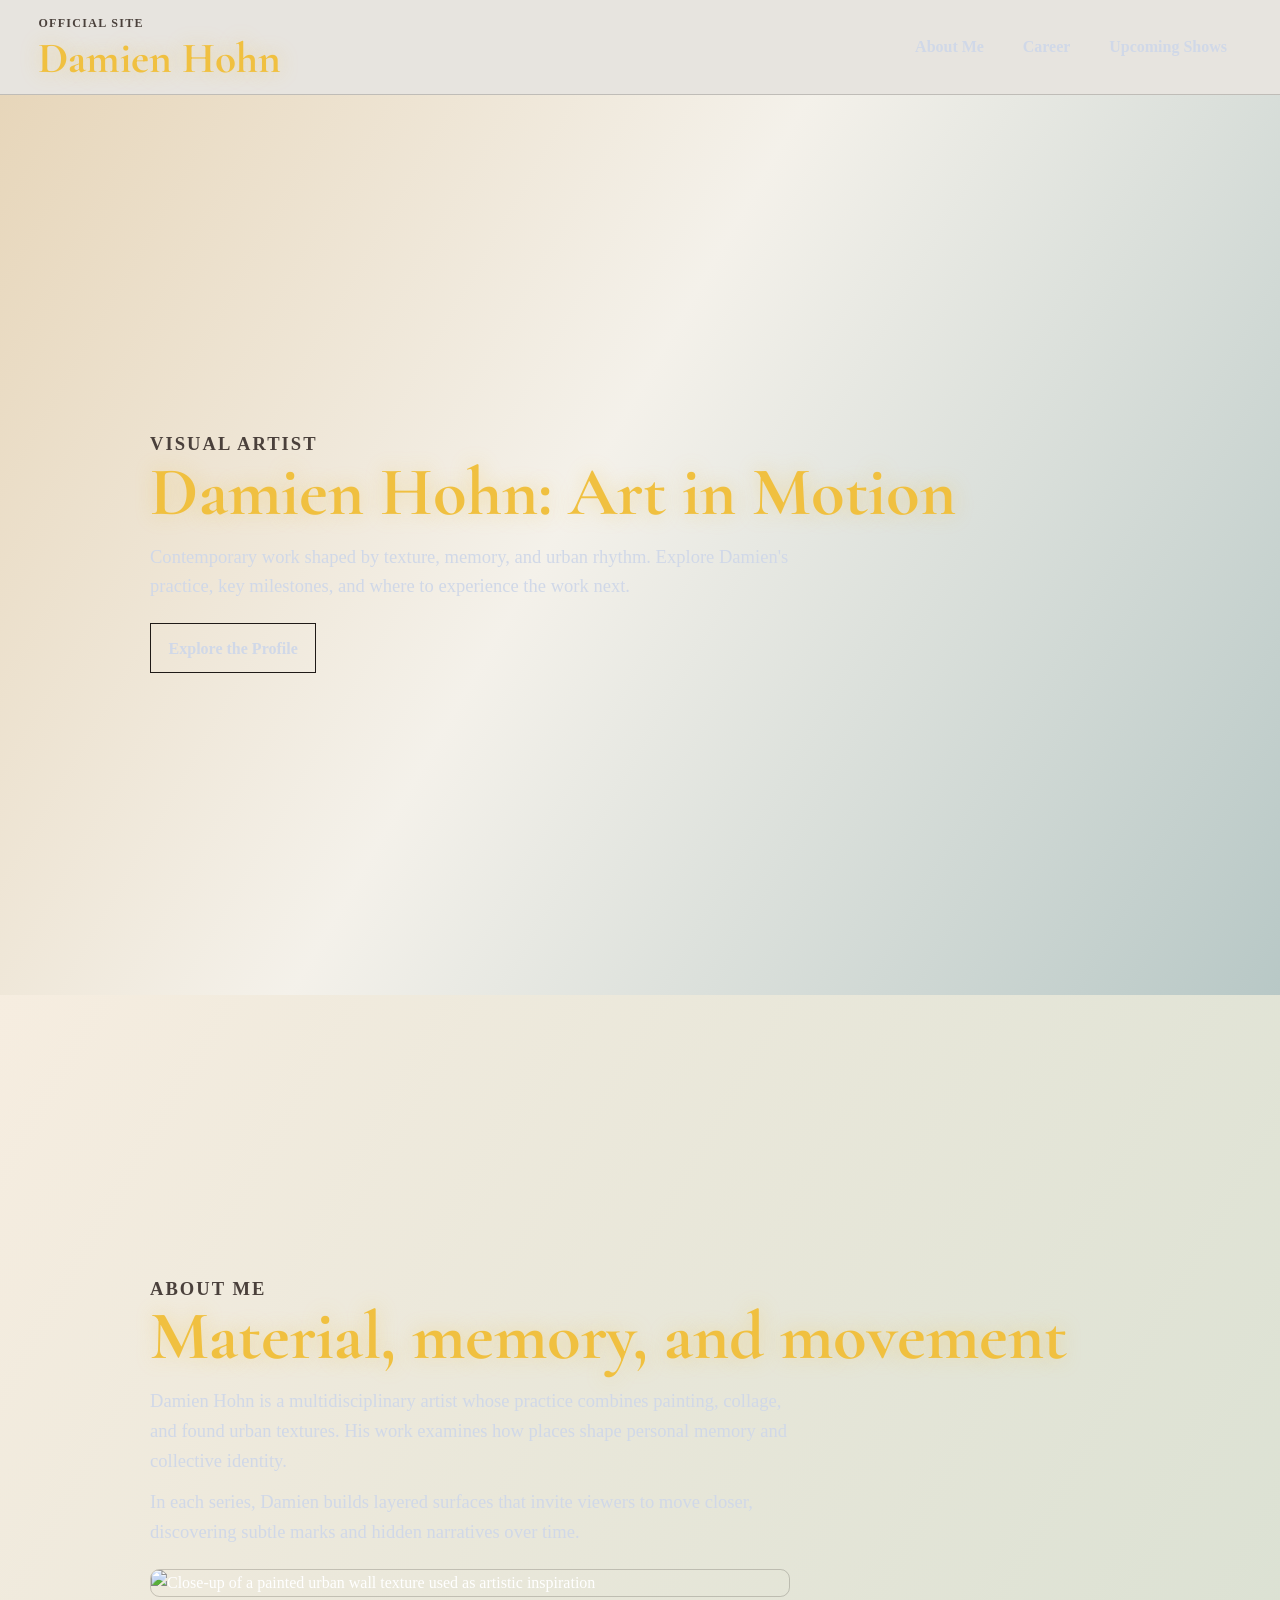
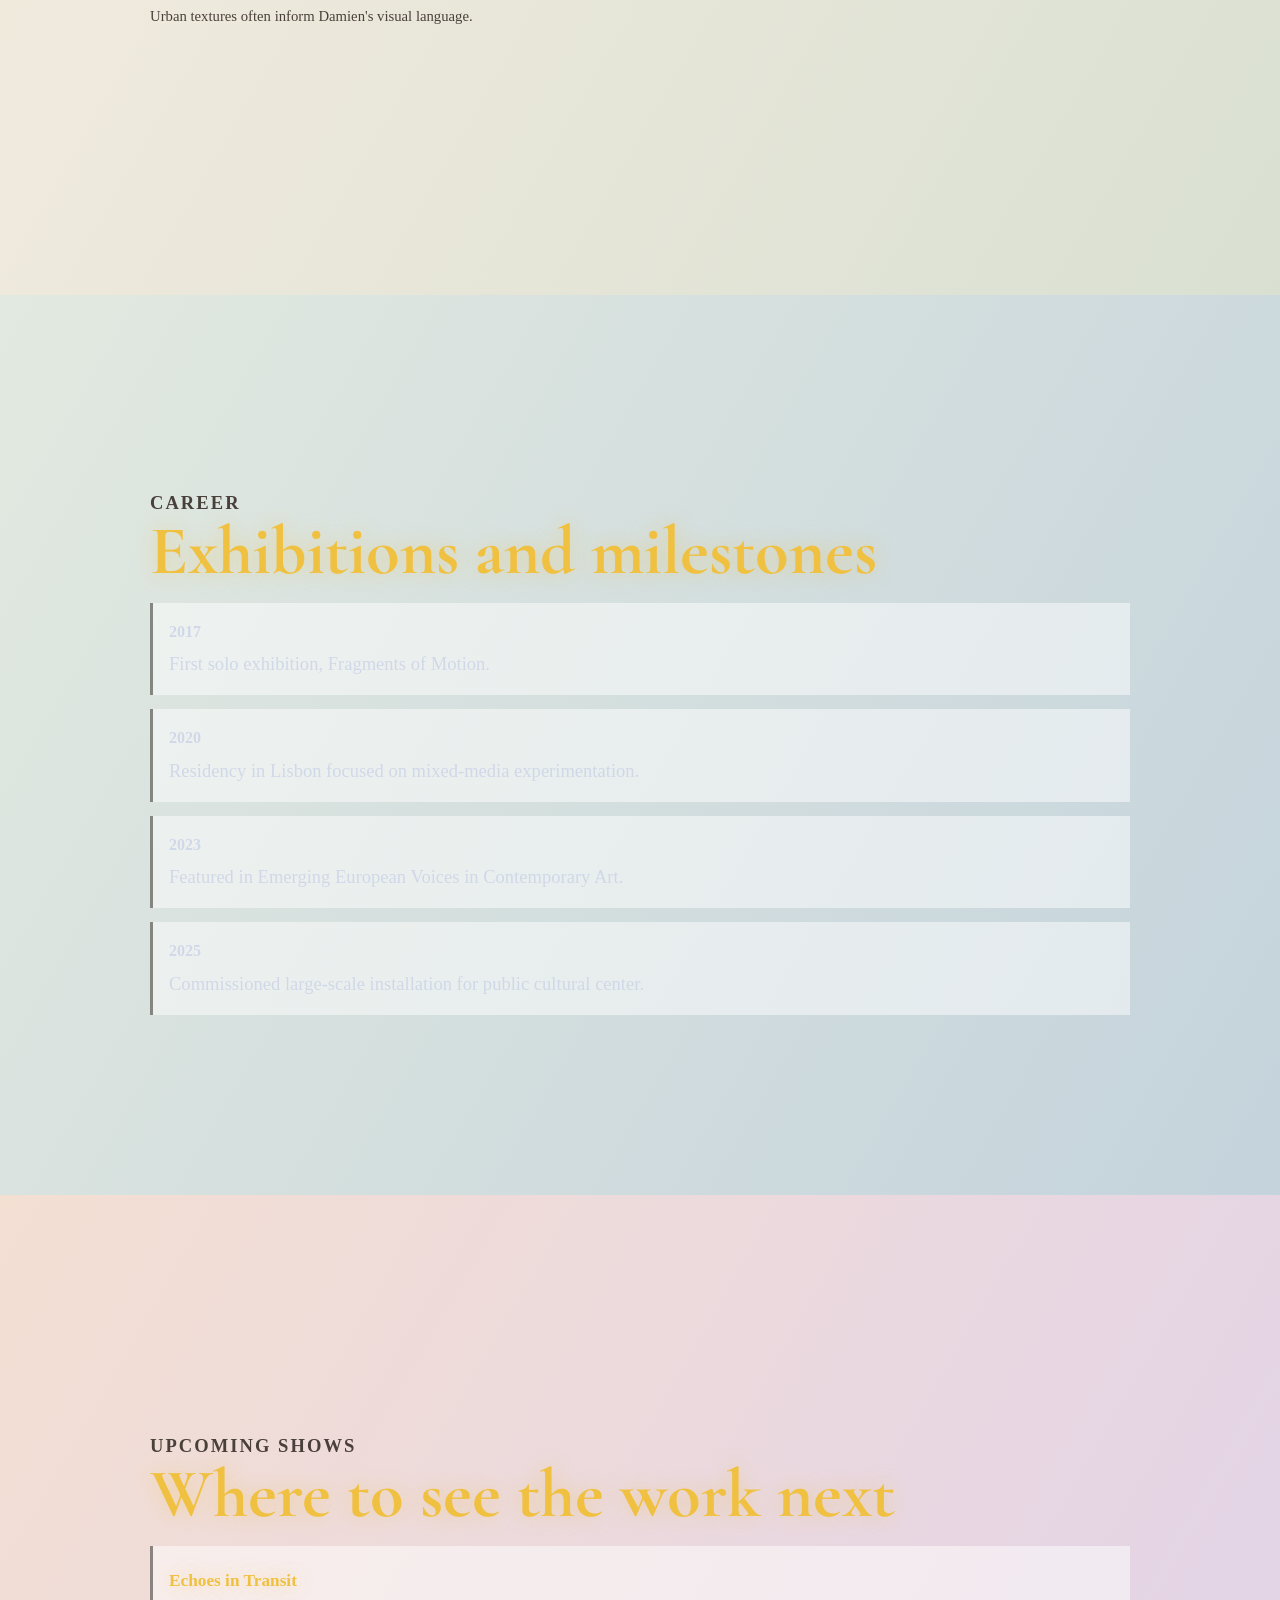
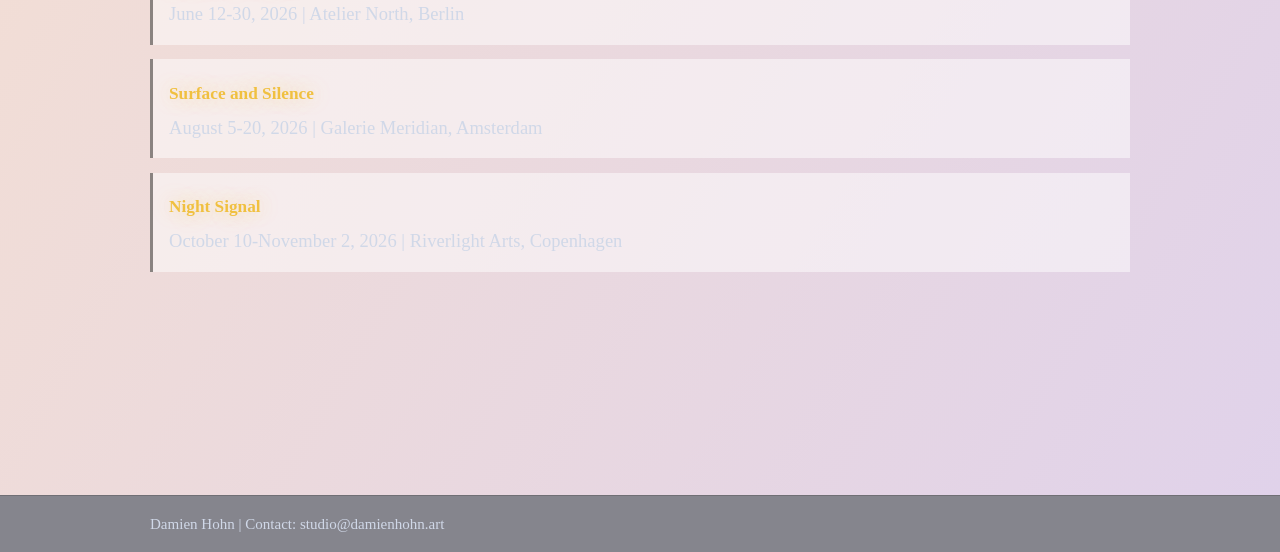
==== index.html @ 31023f04 "Implement NYC night theme with Brooklyn Bridge background" ====
<!DOCTYPE html>
<html lang="en">
  <head>
    <meta charset="UTF-8" />
    <meta name="viewport" content="width=device-width, initial-scale=1.0" />
    <title>Damien Hohn | Artist</title>
    <meta
      name="description"
      content="Official artist page for Damien Hohn featuring biography, career milestones, and upcoming shows."
    />
    <link rel="preconnect" href="https://fonts.googleapis.com" />
    <link rel="preconnect" href="https://fonts.gstatic.com" crossorigin />
    <link
      href="https://fonts.googleapis.com/css2?family=Cormorant+Garamond:wght@500;600;700&family=Space+Grotesk:wght@400;500;700&display=swap"
      rel="stylesheet"
    />
    <link
      rel="preload"
      as="image"
      href="https://images.unsplash.com/photo-1546436836-07a91091f160?w=1920&q=80"
    />
    <link rel="stylesheet" href="styles.css" />
    <script type="application/ld+json">
      {
        "@context": "https://schema.org",
        "@graph": [
          {
            "@type": "Person",
            "@id": "https://example.com/#damien-hohn",
            "name": "Damien Hohn",
            "jobTitle": "Visual Artist",
            "description": "Contemporary artist exploring memory, texture, and urban rhythm.",
            "url": "https://example.com",
            "knowsAbout": ["Contemporary art", "Mixed media", "Exhibitions"]
          },
          {
            "@type": "CreativeWork",
            "name": "Damien Hohn Official Artist Website",
            "about": { "@id": "https://example.com/#damien-hohn" },
            "inLanguage": "en"
          }
        ]
      }
    </script>
  </head>
  <body>
    <a class="skip-link" href="#main-content">Skip to main content</a>

    <header class="site-header" role="banner">
      <div class="brand-block" aria-label="Site identity">
        <p class="eyebrow">Official Site</p>
        <h1>Damien Hohn</h1>
      </div>

      <nav class="site-nav" aria-label="Primary">
        <ul>
          <li><a href="#about">About Me</a></li>
          <li><a href="#career">Career</a></li>
          <li><a href="#shows">Upcoming Shows</a></li>
        </ul>
      </nav>
    </header>

    <main id="main-content">
      <section id="hero" class="panel hero" aria-labelledby="hero-title">
        <article>
          <p class="eyebrow">Visual Artist</p>
          <h2 id="hero-title">Damien Hohn: Art in Motion</h2>
          <p>
            Contemporary work shaped by texture, memory, and urban rhythm.
            Explore Damien's practice, key milestones, and where to experience
            the work next.
          </p>
          <a class="cta" href="#about" aria-label="Read about Damien Hohn">
            Explore the Profile
          </a>
        </article>
      </section>

      <section id="about" class="panel about" aria-labelledby="about-title">
        <article>
          <p class="eyebrow">About Me</p>
          <h2 id="about-title">Material, memory, and movement</h2>
          <p>
            Damien Hohn is a multidisciplinary artist whose practice combines
            painting, collage, and found urban textures. His work examines how
            places shape personal memory and collective
            identity.
          </p>
          <p>
            In each series, Damien builds layered surfaces that invite viewers to move closer,
            discovering subtle marks and hidden narratives over time.
          </p>

          <figure class="about-figure">
            <img
              src="https://images.unsplash.com/photo-1515405295579-ba7b45403062?auto=format&fit=crop&w=1200&q=80"
              alt="Close-up of a painted urban wall texture used as artistic inspiration"
            />
            <figcaption>Urban textures often inform Damien's visual language.</figcaption>
          </figure>
        </article>
      </section>

      <section id="career" class="panel career" aria-labelledby="career-title">
        <article>
          <p class="eyebrow">Career</p>
          <h2 id="career-title">Exhibitions and milestones</h2>
          <ul class="timeline" aria-label="Career timeline">
            <li>
              <span class="year">2017</span>
              <p>First solo exhibition, Fragments of Motion.</p>
            </li>
            <li>
              <span class="year">2020</span>
              <p>Residency in Lisbon focused on mixed-media experimentation.</p>
            </li>
            <li>
              <span class="year">2023</span>
              <p>Featured in Emerging European Voices in Contemporary Art.</p>
            </li>
            <li>
              <span class="year">2025</span>
              <p>Commissioned large-scale installation for public cultural center.</p>
            </li>
          </ul>
        </article>
      </section>

      <section id="shows" class="panel shows" aria-labelledby="shows-title">
        <article>
          <p class="eyebrow">Upcoming Shows</p>
          <h2 id="shows-title">Where to see the work next</h2>
          <ul class="show-list" aria-label="Upcoming exhibitions">
            <li>
              <h3>Echoes in Transit</h3>
              <p>June 12-30, 2026 | Atelier North, Berlin</p>
            </li>
            <li>
              <h3>Surface and Silence</h3>
              <p>August 5-20, 2026 | Galerie Meridian, Amsterdam</p>
            </li>
            <li>
              <h3>Night Signal</h3>
              <p>October 10-November 2, 2026 | Riverlight Arts, Copenhagen</p>
            </li>
          </ul>
        </article>
      </section>
    </main>

    <footer class="site-footer" role="contentinfo">
      <p>Damien Hohn | Contact: studio@damienhohn.art</p>
    </footer>
  </body>
</html>
---- styles.css ----
:root {
  --bg-base: #f4f1ea;
  --bg-hero: linear-gradient(120deg, #e7d6ba 0%, #f4f1ea 45%, #b8c8c6 100%);
  --bg-about: linear-gradient(120deg, #f6ede0 0%, #d9e0d2 100%);
  --bg-career: linear-gradient(120deg, #e2e9e0 0%, #c4d3dc 100%);
  --bg-shows: linear-gradient(120deg, #f4dfd3 0%, #e0d2ea 100%);
  --text-strong: #1f1a17;
  --text-soft: #4a403b;
  --line: rgba(31, 26, 23, 0.2);
  --focus: #0d63a8;
  --max-content-width: 980px;
  --header-height: 5rem;
}

* {
  box-sizing: border-box;
}

html,
body {
  margin: 0;
  padding: 0;
}

html {
  scroll-behavior: smooth;
  scroll-padding-top: var(--header-height);
}

body {
  margin: 0;
  padding: 0;
  min-height: 100vh;
  font-family: "Georgia", serif;
  color: #ffffff;
  background-color: #0a0a1a;
  background-image: url("https://images.unsplash.com/photo-1546436836-07a91091f160?w=1920&q=80");
  background-size: cover;
  background-position: center;
  background-repeat: no-repeat;
  background-attachment: fixed;
  line-height: 1.6;
}

body::before {
  content: "";
  position: fixed;
  inset: 0;
  background: linear-gradient(
    to bottom,
    rgba(0, 5, 30, 0.5) 0%,
    rgba(0, 0, 10, 0.65) 60%,
    rgba(0, 0, 5, 0.8) 100%
  );
  z-index: 0;
}

body > * {
  position: relative;
  z-index: 1;
}

.skip-link {
  position: absolute;
  top: -100%;
  left: 0.75rem;
  z-index: 1001;
  padding: 0.6rem 0.9rem;
  background: #ffffff;
  color: #000000;
  border: 2px solid #000000;
  text-decoration: none;
  font-weight: 700;
}

.skip-link:focus {
  top: 0.75rem;
}

.site-header {
  position: sticky;
  top: 0;
  z-index: 1000;
  min-height: var(--header-height);
  padding: 0.9rem clamp(1rem, 3vw, 2.5rem);
  display: flex;
  align-items: center;
  justify-content: space-between;
  gap: 1rem;
  background: rgba(244, 241, 234, 0.95);
  border-bottom: 1px solid var(--line);
  backdrop-filter: blur(8px);
}

.brand-block {
  display: flex;
  flex-direction: column;
  gap: 0.2rem;
}

.brand-block h1 {
  margin: 0;
  font-family: "Cormorant Garamond", Georgia, serif;
  font-size: clamp(1.8rem, 3.8vw, 2.7rem);
  line-height: 1;
}

h1,
h2,
h3 {
  color: #f0c040;
  text-shadow: 0 0 20px rgba(240, 192, 64, 0.4);
}

p,
li,
a {
  color: #d0d8e8;
}

a:hover {
  color: #f0c040;
  text-shadow: 0 0 10px rgba(240, 192, 64, 0.6);
}

.eyebrow {
  margin: 0;
  color: var(--text-soft);
  font-size: 0.75rem;
  font-weight: 700;
  letter-spacing: 0.11em;
  text-transform: uppercase;
}

.site-nav ul {
  margin: 0;
  padding: 0;
  list-style: none;
  display: flex;
  align-items: center;
  gap: 0.6rem;
  flex-wrap: wrap;
  justify-content: flex-end;
}

.site-nav a {
  display: inline-flex;
  align-items: center;
  justify-content: center;
  padding: 0.5rem 0.85rem;
  color: #d0d8e8;
  text-decoration: none;
  font-weight: 700;
  border: 1px solid transparent;
  border-radius: 999px;
  transition: background-color 160ms ease, transform 160ms ease;
}

.site-nav a:hover,
.site-nav a:focus-visible {
  background: rgba(31, 26, 23, 0.08);
  transform: translateY(-1px);
  outline: none;
}

main {
  display: flex;
  flex-direction: column;
}

.panel {
  min-height: 100vh;
  display: flex;
  align-items: center;
  padding: clamp(1.25rem, 4vw, 3.5rem);
}

.panel article {
  width: min(var(--max-content-width), 100%);
  margin: 0 auto;
}

.panel h2 {
  margin: 0 0 1rem;
  font-family: "Cormorant Garamond", Georgia, serif;
  font-size: clamp(2.1rem, 6vw, 4.3rem);
  line-height: 0.97;
}

.panel p {
  max-width: 70ch;
  margin: 0.75rem 0 0;
  font-size: clamp(1rem, 2.3vw, 1.16rem);
}

.hero {
  background: var(--bg-hero);
}

.about {
  background: var(--bg-about);
}

.career {
  background: var(--bg-career);
}

.shows {
  background: var(--bg-shows);
}

.cta {
  display: inline-flex;
  align-items: center;
  justify-content: center;
  margin-top: 1.4rem;
  padding: 0.7rem 1.1rem;
  border: 1px solid var(--text-strong);
  color: #d0d8e8;
  text-decoration: none;
  font-weight: 700;
}

.cta:hover,
.cta:focus-visible {
  background: rgba(255, 255, 255, 0.55);
  outline: none;
}

.about-figure {
  margin: 1.4rem 0 0;
}

.about-figure img {
  width: 100%;
  max-width: 640px;
  height: auto;
  border-radius: 0.6rem;
  border: 1px solid var(--line);
  display: block;
}

.about-figure figcaption {
  margin-top: 0.55rem;
  font-size: 0.92rem;
  color: var(--text-soft);
}

.timeline,
.show-list {
  margin: 1.15rem 0 0;
  padding: 0;
  list-style: none;
  display: flex;
  flex-direction: column;
  gap: 0.9rem;
}

.timeline li,
.show-list li {
  padding: 1rem;
  border-left: 3px solid rgba(31, 26, 23, 0.5);
  background: rgba(255, 255, 255, 0.5);
}

.year {
  font-weight: 700;
}

.timeline p,
.show-list p,
.show-list h3 {
  margin: 0.3rem 0 0;
}

.show-list h3 {
  font-size: 1.08rem;
}

.site-footer {
  padding: 1rem clamp(1rem, 3vw, 2.5rem);
  border-top: 1px solid var(--line);
  background: rgba(255, 255, 255, 0.5);
}

.site-footer p {
  width: min(var(--max-content-width), 100%);
  margin: 0 auto;
  font-size: 0.94rem;
}

a:focus-visible,
button:focus-visible {
  outline: 3px solid var(--focus);
  outline-offset: 2px;
}

@media (max-width: 760px) {
  html {
    scroll-padding-top: 0;
  }

  .site-header {
    position: static;
    flex-direction: column;
    align-items: flex-start;
    padding-top: 1rem;
    padding-bottom: 1rem;
  }

  .site-nav ul {
    justify-content: flex-start;
  }

  .panel {
    min-height: 100vh;
    padding: 1.2rem;
  }
}

@media (max-width: 768px) {
  body {
    background-attachment: scroll;
  }

  body::before {
    position: absolute;
    min-height: 100%;
  }
}
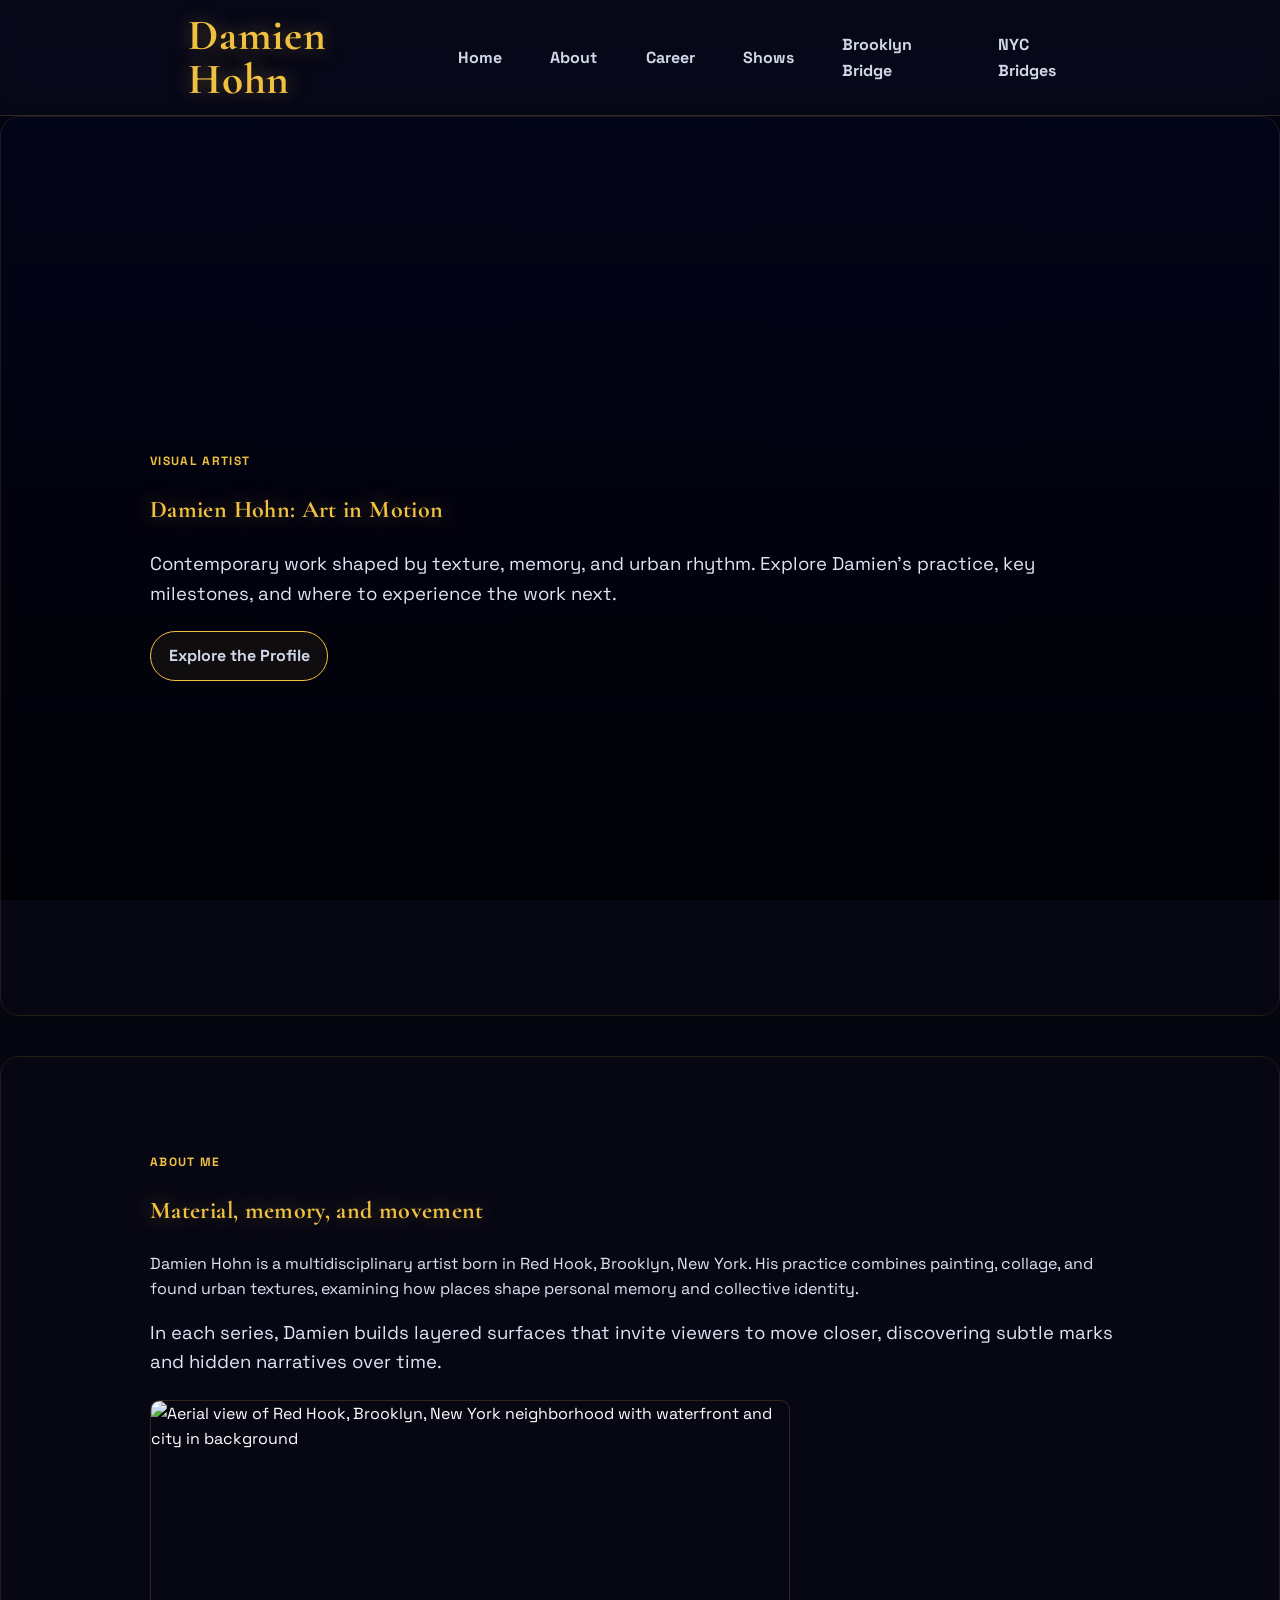
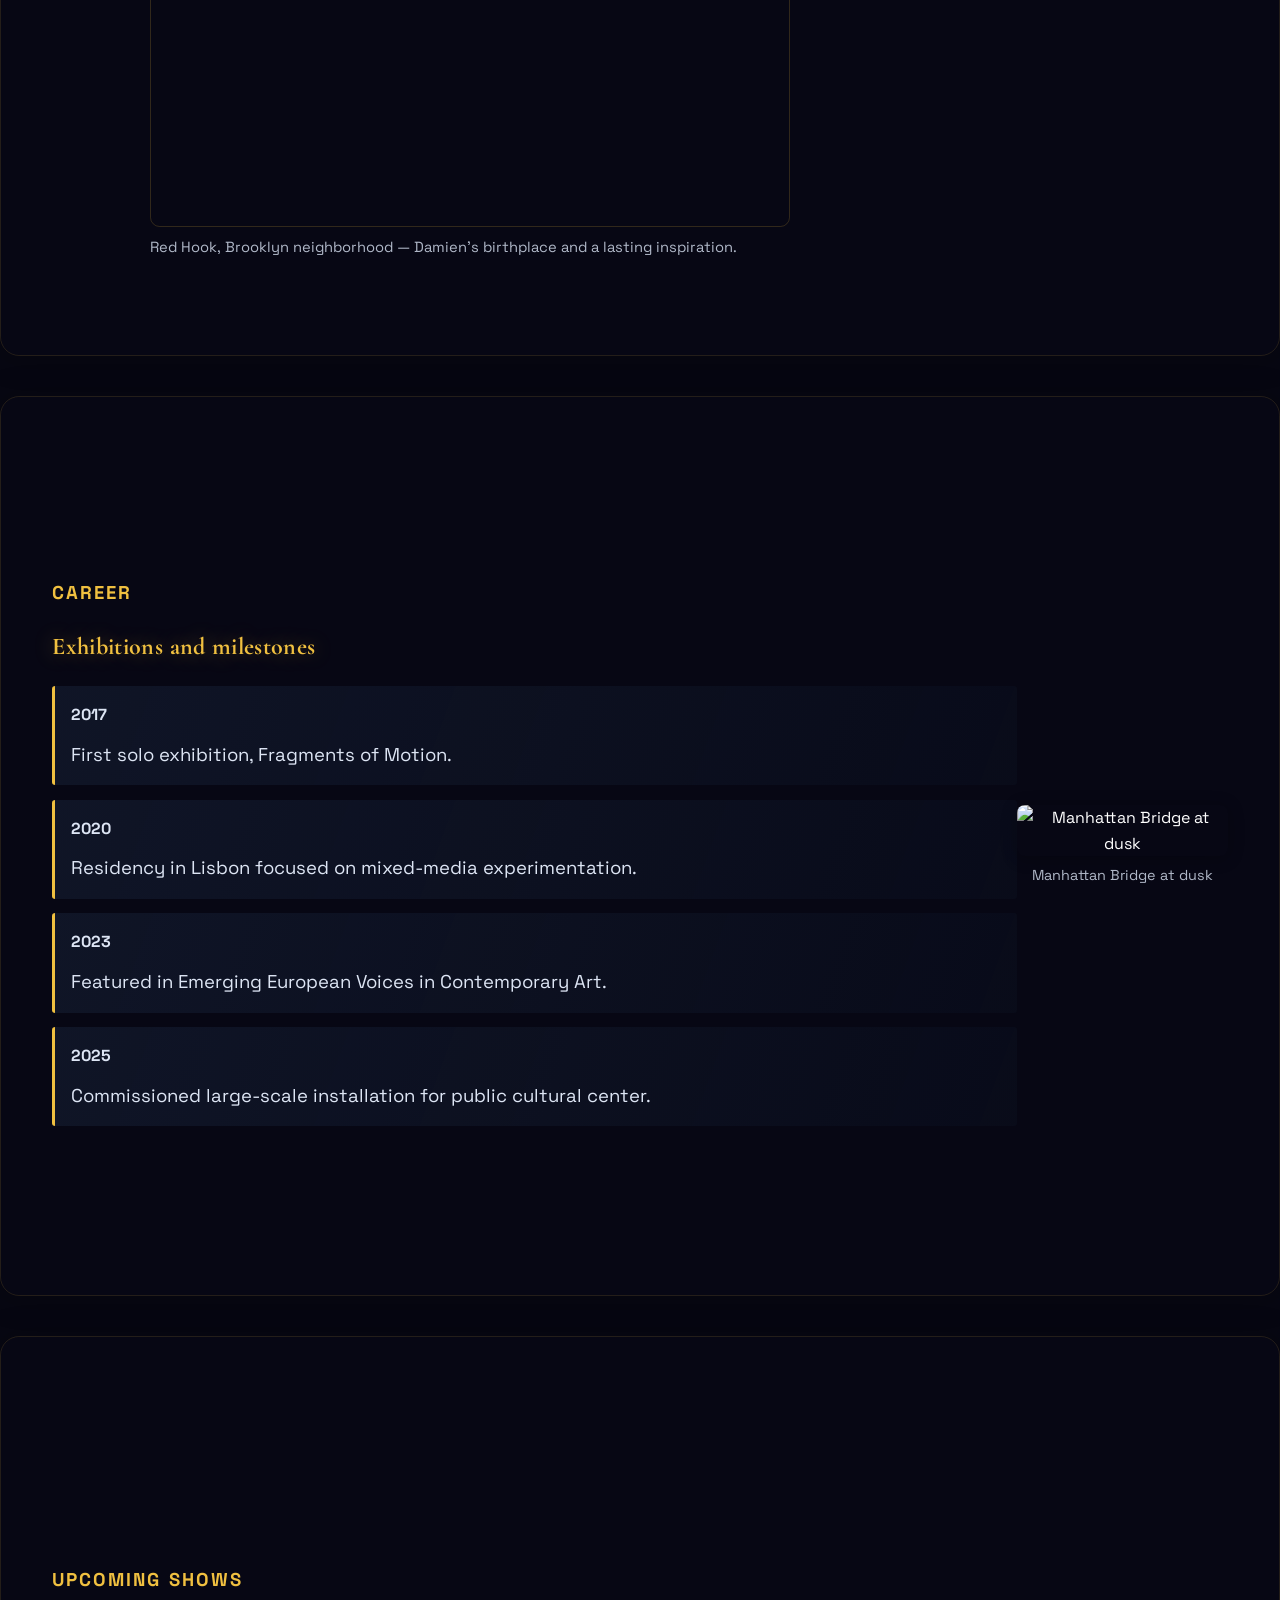
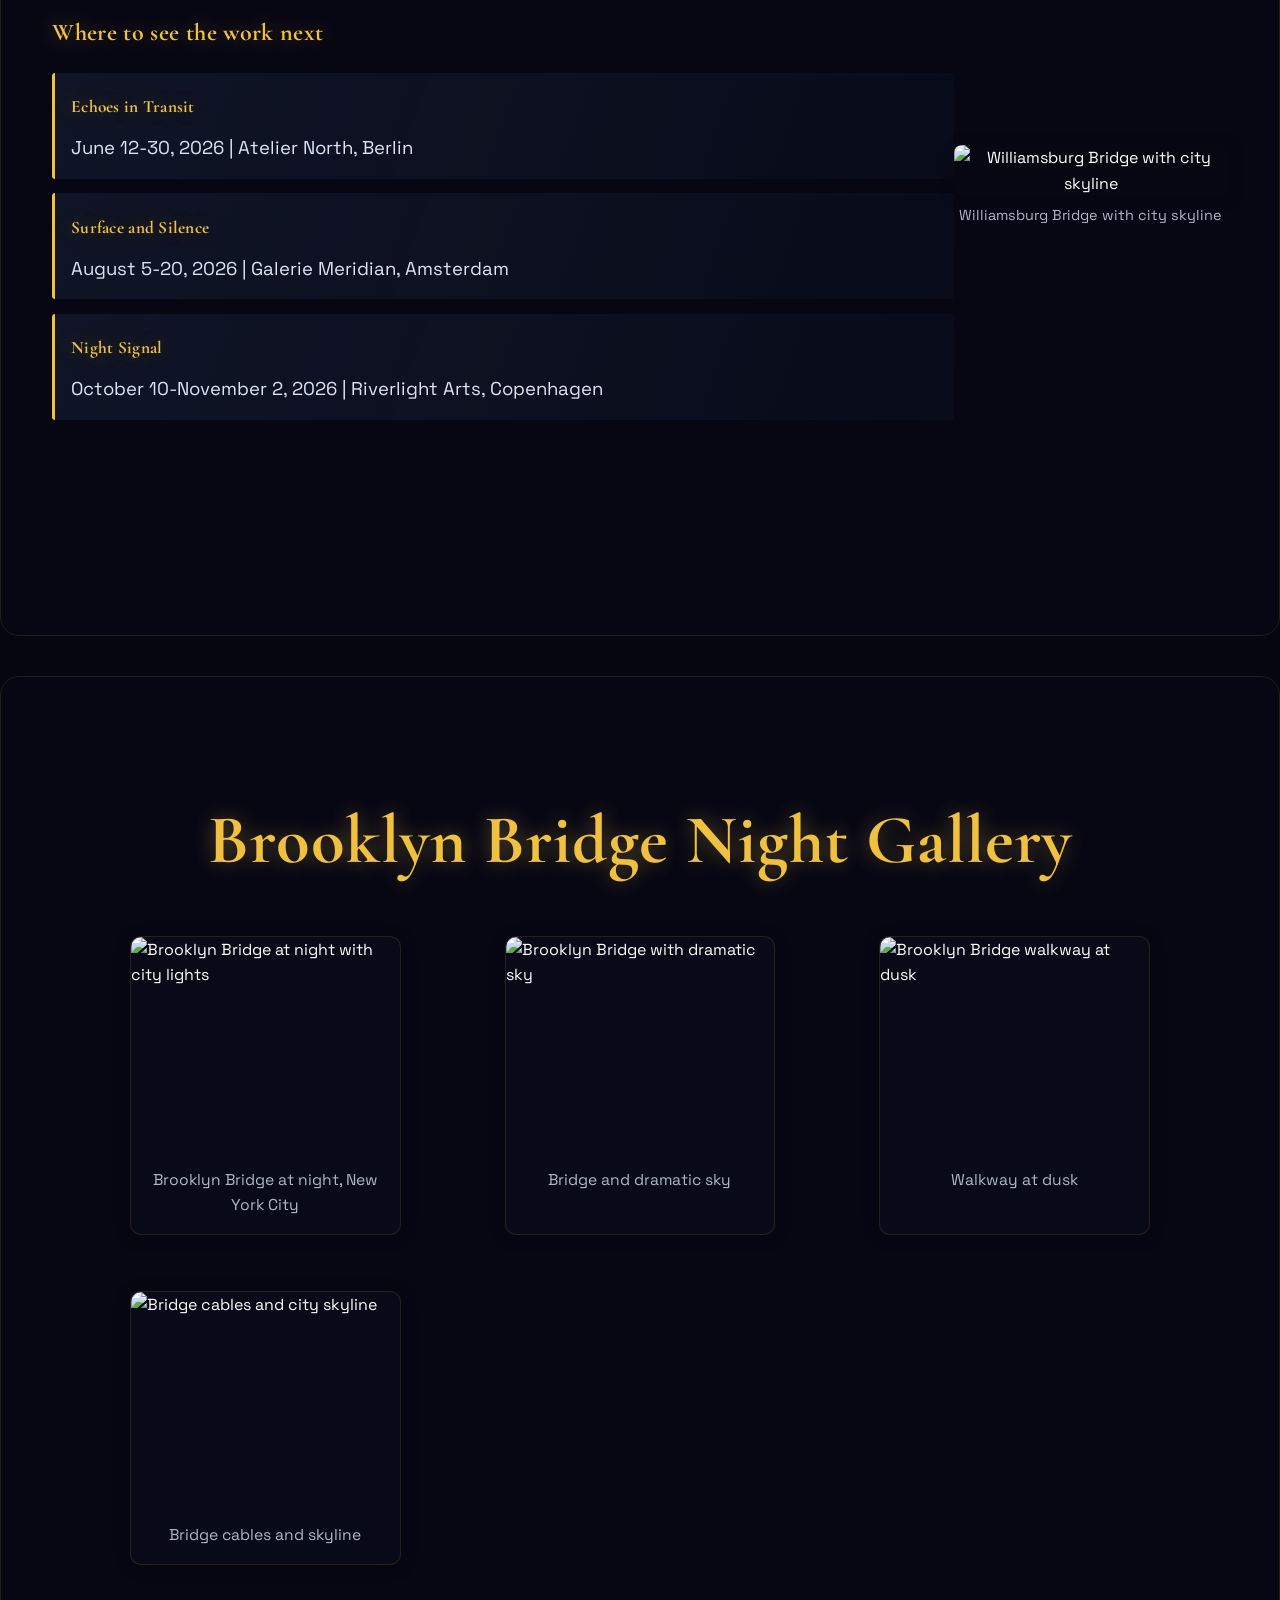
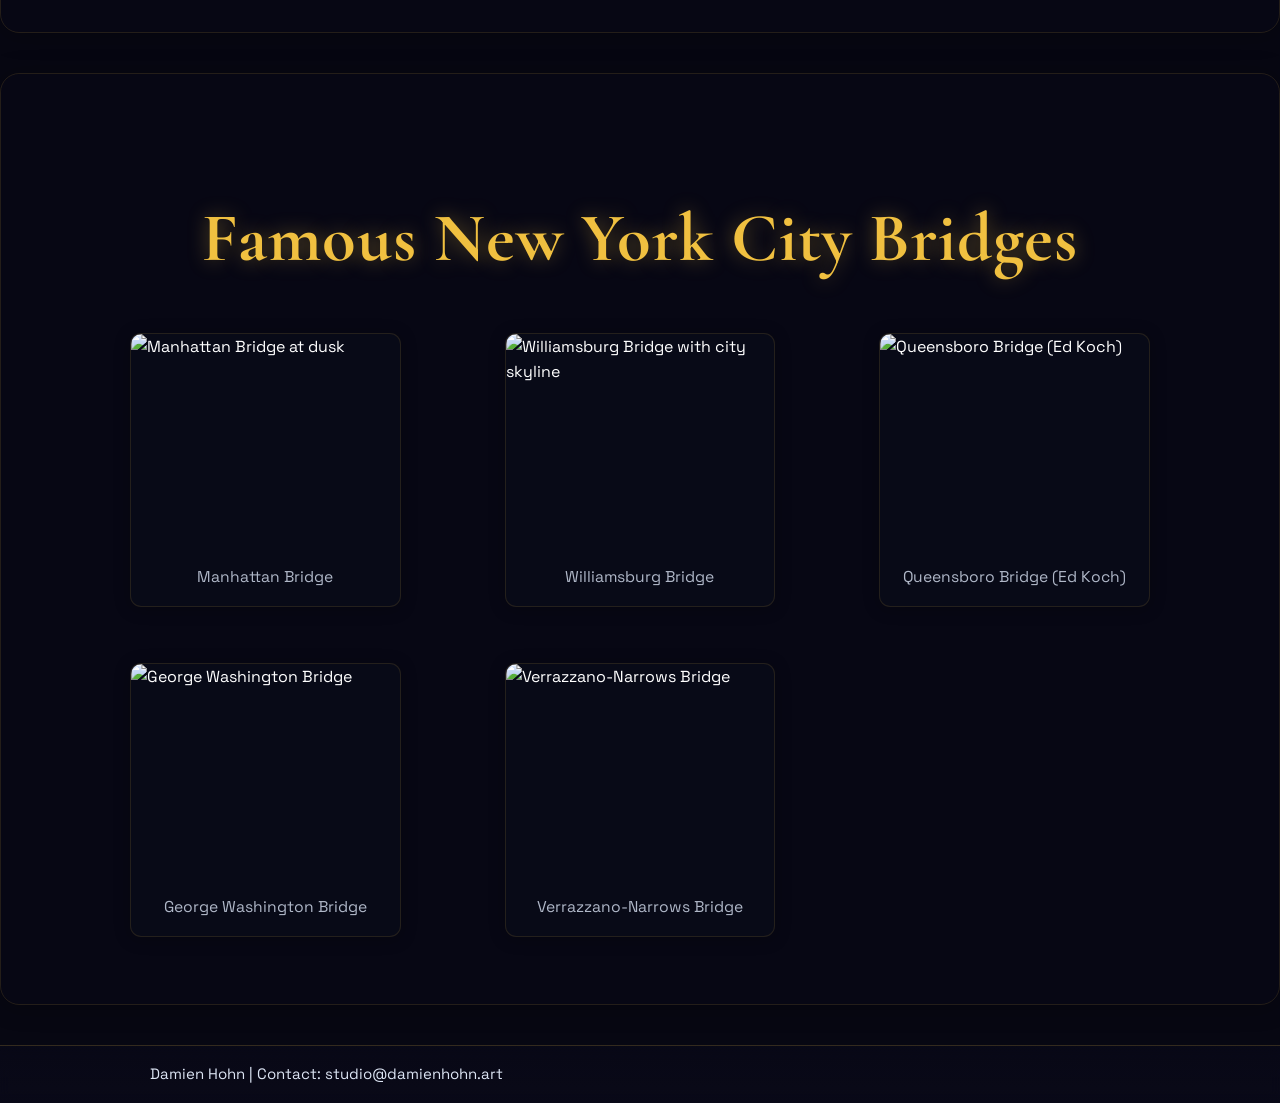
==== commit c80520f8: "finished project" ====
--- a/index.html
+++ b/index.html
@@ -8,16 +8,31 @@
       name="description"
       content="Official artist page for Damien Hohn featuring biography, career milestones, and upcoming shows."
     />
+    <link
+      rel="icon"
+      type="image/svg+xml"
+      href="data:image/svg+xml,%3Csvg xmlns='http://www.w3.org/2000/svg' viewBox='0 0 64 64'%3E%3Crect width='64' height='64' rx='10' fill='%230a0a1a'/%3E%3Ctext x='32' y='42' font-size='32' text-anchor='middle' fill='%23f0c040' font-family='Georgia,serif'%3ED%3C/text%3E%3C/svg%3E"
+    />
+    <link rel="preconnect" href="https://images.unsplash.com" crossorigin />
     <link rel="preconnect" href="https://fonts.googleapis.com" />
     <link rel="preconnect" href="https://fonts.gstatic.com" crossorigin />
     <link
+      rel="preload"
+      as="style"
       href="https://fonts.googleapis.com/css2?family=Cormorant+Garamond:wght@500;600;700&family=Space+Grotesk:wght@400;500;700&display=swap"
-      rel="stylesheet"
-    />
+      onload="this.onload=null;this.rel='stylesheet'"
+    />
+    <noscript>
+      <link
+        href="https://fonts.googleapis.com/css2?family=Cormorant+Garamond:wght@500;600;700&family=Space+Grotesk:wght@400;500;700&display=swap"
+        rel="stylesheet"
+      />
+    </noscript>
     <link
       rel="preload"
       as="image"
-      href="https://images.unsplash.com/photo-1546436836-07a91091f160?w=1920&q=80"
+      href="https://images.unsplash.com/photo-1546436836-07a91091f160?auto=format&fit=crop&w=1600&q=65"
+      fetchpriority="high"
     />
     <link rel="stylesheet" href="styles.css" />
     <script type="application/ld+json">
@@ -47,17 +62,20 @@
     <a class="skip-link" href="#main-content">Skip to main content</a>
 
     <header class="site-header" role="banner">
-      <div class="brand-block" aria-label="Site identity">
-        <p class="eyebrow">Official Site</p>
-        <h1>Damien Hohn</h1>
-      </div>
-
-      <nav class="site-nav" aria-label="Primary">
-        <ul>
-          <li><a href="#about">About Me</a></li>
-          <li><a href="#career">Career</a></li>
-          <li><a href="#shows">Upcoming Shows</a></li>
-        </ul>
+      <nav class="site-nav" aria-label="Main navigation">
+        <div class="nav-content">
+          <div class="brand-block" aria-label="Site identity">
+            <h1>Damien Hohn</h1>
+          </div>
+          <ul>
+            <li><a href="#hero">Home</a></li>
+            <li><a href="#about">About</a></li>
+            <li><a href="#career">Career</a></li>
+            <li><a href="#shows">Shows</a></li>
+            <li><a href="#gallery">Brooklyn Bridge</a></li>
+            <li><a href="#nyc-bridges-gallery">NYC Bridges</a></li>
+          </ul>
+        </div>
       </nav>
     </header>
 
@@ -82,22 +100,21 @@
           <p class="eyebrow">About Me</p>
           <h2 id="about-title">Material, memory, and movement</h2>
           <p>
-            Damien Hohn is a multidisciplinary artist whose practice combines
-            painting, collage, and found urban textures. His work examines how
-            places shape personal memory and collective
-            identity.
+            Damien Hohn is a multidisciplinary artist born in Red Hook, Brooklyn, New York. His practice combines painting, collage, and found urban textures, examining how places shape personal memory and collective identity.
           </p>
           <p>
-            In each series, Damien builds layered surfaces that invite viewers to move closer,
-            discovering subtle marks and hidden narratives over time.
+            In each series, Damien builds layered surfaces that invite viewers to move closer, discovering subtle marks and hidden narratives over time.
           </p>
-
           <figure class="about-figure">
             <img
-              src="https://images.unsplash.com/photo-1515405295579-ba7b45403062?auto=format&fit=crop&w=1200&q=80"
-              alt="Close-up of a painted urban wall texture used as artistic inspiration"
+              src="https://images.unsplash.com/photo-1506744038136-46273834b3fb?auto=format&fit=crop&w=1200&q=65"
+              alt="Aerial view of Red Hook, Brooklyn, New York neighborhood with waterfront and city in background"
+              width="1200"
+              height="800"
+              loading="lazy"
+              decoding="async"
             />
-            <figcaption>Urban textures often inform Damien's visual language.</figcaption>
+            <figcaption>Red Hook, Brooklyn neighborhood — Damien's birthplace and a lasting inspiration.</figcaption>
           </figure>
         </article>
       </section>
@@ -125,6 +142,10 @@
             </li>
           </ul>
         </article>
+        <figure class="career-bridge">
+          <img src="https://images.unsplash.com/photo-1502086223501-7ea6ecd79368?auto=format&fit=crop&w=800&q=65" alt="Manhattan Bridge at dusk" width="800" height="533" loading="lazy" decoding="async" />
+          <figcaption>Manhattan Bridge at dusk</figcaption>
+        </figure>
       </section>
 
       <section id="shows" class="panel shows" aria-labelledby="shows-title">
@@ -146,6 +167,58 @@
             </li>
           </ul>
         </article>
+        <figure class="shows-bridge">
+          <img src="https://images.unsplash.com/photo-1465101046530-73398c7f28ca?auto=format&fit=crop&w=800&q=65" alt="Williamsburg Bridge with city skyline" width="800" height="533" loading="lazy" decoding="async" />
+          <figcaption>Williamsburg Bridge with city skyline</figcaption>
+        </figure>
+      </section>
+
+      <section id="gallery" class="panel gallery" aria-labelledby="gallery-title">
+        <h2 id="gallery-title" class="gallery-title">Brooklyn Bridge Night Gallery</h2>
+        <div class="gallery-grid">
+          <figure class="gallery-item">
+            <img src="https://images.unsplash.com/photo-1546436836-07a91091f160?auto=format&fit=crop&w=800&q=65" alt="Brooklyn Bridge at night with city lights" width="800" height="533" loading="lazy" decoding="async" />
+            <figcaption>Brooklyn Bridge at night, New York City</figcaption>
+          </figure>
+          <figure class="gallery-item">
+            <img src="https://images.unsplash.com/photo-1506744038136-46273834b3fb?auto=format&fit=crop&w=800&q=65" alt="Brooklyn Bridge with dramatic sky" width="800" height="533" loading="lazy" decoding="async" />
+            <figcaption>Bridge and dramatic sky</figcaption>
+          </figure>
+          <figure class="gallery-item">
+            <img src="https://images.unsplash.com/photo-1464983953574-0892a716854b?auto=format&fit=crop&w=800&q=65" alt="Brooklyn Bridge walkway at dusk" width="800" height="533" loading="lazy" decoding="async" />
+            <figcaption>Walkway at dusk</figcaption>
+          </figure>
+          <figure class="gallery-item">
+            <img src="https://images.unsplash.com/photo-1501594907352-04cda38ebc29?auto=format&fit=crop&w=800&q=65" alt="Bridge cables and city skyline" width="800" height="533" loading="lazy" decoding="async" />
+            <figcaption>Bridge cables and skyline</figcaption>
+          </figure>
+        </div>
+      </section>
+
+      <section id="nyc-bridges-gallery" class="panel gallery" aria-labelledby="nyc-bridges-title">
+        <h2 id="nyc-bridges-title" class="gallery-title">Famous New York City Bridges</h2>
+        <div class="gallery-grid">
+          <figure class="gallery-item">
+            <img src="https://images.unsplash.com/photo-1502086223501-7ea6ecd79368?auto=format&fit=crop&w=800&q=65" alt="Manhattan Bridge at dusk" width="800" height="533" loading="lazy" decoding="async" />
+            <figcaption>Manhattan Bridge</figcaption>
+          </figure>
+          <figure class="gallery-item">
+            <img src="https://images.unsplash.com/photo-1465101046530-73398c7f28ca?auto=format&fit=crop&w=800&q=65" alt="Williamsburg Bridge with city skyline" width="800" height="533" loading="lazy" decoding="async" />
+            <figcaption>Williamsburg Bridge</figcaption>
+          </figure>
+          <figure class="gallery-item">
+            <img src="https://images.unsplash.com/photo-1464983953574-0892a716854b?auto=format&fit=crop&w=800&q=65" alt="Queensboro Bridge (Ed Koch)" width="800" height="533" loading="lazy" decoding="async" />
+            <figcaption>Queensboro Bridge (Ed Koch)</figcaption>
+          </figure>
+          <figure class="gallery-item">
+            <img src="https://images.unsplash.com/photo-1519125323398-675f0ddb6308?auto=format&fit=crop&w=800&q=65" alt="George Washington Bridge" width="800" height="533" loading="lazy" decoding="async" />
+            <figcaption>George Washington Bridge</figcaption>
+          </figure>
+          <figure class="gallery-item">
+            <img src="https://images.unsplash.com/photo-1509228468518-180dd4864904?auto=format&fit=crop&w=800&q=65" alt="Verrazzano-Narrows Bridge" width="800" height="533" loading="lazy" decoding="async" />
+            <figcaption>Verrazzano-Narrows Bridge</figcaption>
+          </figure>
+        </div>
       </section>
     </main>
 
--- a/styles.css
+++ b/styles.css
@@ -1,13 +1,12 @@
 :root {
-  --bg-base: #f4f1ea;
-  --bg-hero: linear-gradient(120deg, #e7d6ba 0%, #f4f1ea 45%, #b8c8c6 100%);
-  --bg-about: linear-gradient(120deg, #f6ede0 0%, #d9e0d2 100%);
-  --bg-career: linear-gradient(120deg, #e2e9e0 0%, #c4d3dc 100%);
-  --bg-shows: linear-gradient(120deg, #f4dfd3 0%, #e0d2ea 100%);
-  --text-strong: #1f1a17;
-  --text-soft: #4a403b;
-  --line: rgba(31, 26, 23, 0.2);
-  --focus: #0d63a8;
+  --bg-base: #0a0a1a;
+  --bg-deep: #070712;
+  --text-strong: #f0c040;
+  --text-main: #dde5f4;
+  --text-soft: #b0b8c8;
+  --line: rgba(240, 192, 64, 0.18);
+  --panel-glass: rgba(9, 14, 30, 0.46);
+  --focus: #f0c040;
   --max-content-width: 980px;
   --header-height: 5rem;
 }
@@ -20,6 +19,7 @@
 body {
   margin: 0;
   padding: 0;
+  height: 100%;
 }
 
 html {
@@ -28,13 +28,11 @@
 }
 
 body {
-  margin: 0;
-  padding: 0;
   min-height: 100vh;
-  font-family: "Georgia", serif;
+  font-family: "Space Grotesk", "Segoe UI", Tahoma, sans-serif;
   color: #ffffff;
-  background-color: #0a0a1a;
-  background-image: url("https://images.unsplash.com/photo-1546436836-07a91091f160?w=1920&q=80");
+  background-color: var(--bg-deep);
+  background-image: url("https://images.unsplash.com/photo-1546436836-07a91091f160?auto=format&fit=crop&w=1600&q=65");
   background-size: cover;
   background-position: center;
   background-repeat: no-repeat;
@@ -82,14 +80,19 @@
   top: 0;
   z-index: 1000;
   min-height: var(--header-height);
+  background: rgba(10, 10, 26, 0.5);
+  border-bottom: 1px solid var(--line);
+  backdrop-filter: blur(8px);
+}
+
+.nav-content {
+  max-width: var(--max-content-width);
+  margin: 0 auto;
   padding: 0.9rem clamp(1rem, 3vw, 2.5rem);
   display: flex;
   align-items: center;
   justify-content: space-between;
   gap: 1rem;
-  background: rgba(244, 241, 234, 0.95);
-  border-bottom: 1px solid var(--line);
-  backdrop-filter: blur(8px);
 }
 
 .brand-block {
@@ -108,6 +111,8 @@
 h1,
 h2,
 h3 {
+  font-family: "Cormorant Garamond", Georgia, serif;
+  letter-spacing: 0.015em;
   color: #f0c040;
   text-shadow: 0 0 20px rgba(240, 192, 64, 0.4);
 }
@@ -115,7 +120,7 @@
 p,
 li,
 a {
-  color: #d0d8e8;
+  color: var(--text-main);
 }
 
 a:hover {
@@ -123,9 +128,13 @@
   text-shadow: 0 0 10px rgba(240, 192, 64, 0.6);
 }
 
+p {
+  text-wrap: pretty;
+}
+
 .eyebrow {
   margin: 0;
-  color: var(--text-soft);
+  color: #f0c040;
   font-size: 0.75rem;
   font-weight: 700;
   letter-spacing: 0.11em;
@@ -138,9 +147,9 @@
   list-style: none;
   display: flex;
   align-items: center;
-  gap: 0.6rem;
-  flex-wrap: wrap;
-  justify-content: flex-end;
+  gap: 1.2rem;
+  flex-wrap: nowrap;
+  justify-content: center;
 }
 
 .site-nav a {
@@ -153,12 +162,15 @@
   font-weight: 700;
   border: 1px solid transparent;
   border-radius: 999px;
-  transition: background-color 160ms ease, transform 160ms ease;
+  transition: background-color 180ms ease, transform 180ms ease,
+    border-color 180ms ease, color 180ms ease;
 }
 
 .site-nav a:hover,
 .site-nav a:focus-visible {
-  background: rgba(31, 26, 23, 0.08);
+  background: rgba(240, 192, 64, 0.14);
+  border-color: rgba(240, 192, 64, 0.28);
+  color: #f7df9a;
   transform: translateY(-1px);
   outline: none;
 }
@@ -166,13 +178,25 @@
 main {
   display: flex;
   flex-direction: column;
+  scroll-snap-type: y mandatory;
 }
 
 .panel {
   min-height: 100vh;
   display: flex;
   align-items: center;
+  justify-content: center;
   padding: clamp(1.25rem, 4vw, 3.5rem);
+  background:
+    linear-gradient(160deg, rgba(20, 26, 46, 0.42), rgba(10, 14, 28, 0.18)),
+    var(--panel-glass);
+  backdrop-filter: saturate(120%);
+  border-radius: 1.2rem;
+  border: 1px solid rgba(240, 192, 64, 0.12);
+  margin-bottom: 2.5rem;
+  box-shadow: 0 2px 32px 0 rgba(0, 0, 0, 0.25);
+  scroll-snap-align: start;
+  position: relative;
 }
 
 .panel article {
@@ -180,33 +204,84 @@
   margin: 0 auto;
 }
 
-.panel h2 {
-  margin: 0 0 1rem;
-  font-family: "Cormorant Garamond", Georgia, serif;
-  font-size: clamp(2.1rem, 6vw, 4.3rem);
-  line-height: 0.97;
-}
-
-.panel p {
-  max-width: 70ch;
+.panel article p:last-of-type {
   margin: 0.75rem 0 0;
   font-size: clamp(1rem, 2.3vw, 1.16rem);
 }
 
 .hero {
-  background: var(--bg-hero);
+  background: transparent;
+  box-shadow: 0 2px 24px 0 rgba(0, 0, 0, 0.28);
 }
 
 .about {
-  background: var(--bg-about);
+  background: transparent;
 }
 
 .career {
-  background: var(--bg-career);
+  background: transparent;
 }
 
 .shows {
-  background: var(--bg-shows);
+  background: transparent;
+}
+
+.gallery {
+  background: transparent;
+  box-shadow: 0 2px 24px 0 rgba(0, 0, 0, 0.28);
+  display: flex;
+  flex-direction: column;
+  align-items: center;
+}
+
+.gallery-title {
+  color: #f0c040;
+  font-size: clamp(2.1rem, 6vw, 4.3rem);
+  margin-bottom: 1.5rem;
+  text-align: center;
+  text-shadow: 0 0 20px rgba(240, 192, 64, 0.4);
+}
+
+.gallery-grid {
+  display: grid;
+  grid-template-columns: repeat(auto-fit, minmax(260px, 1fr));
+  gap: 1.5rem;
+  width: 100%;
+  max-width: 1100px;
+  margin: 0 auto;
+}
+
+.gallery-item {
+  background: rgba(10, 14, 28, 0.56);
+  border-radius: 0.7rem;
+  overflow: hidden;
+  border: 1px solid rgba(240, 192, 64, 0.12);
+  box-shadow: 0 2px 16px 0 rgba(0, 0, 0, 0.25);
+  display: flex;
+  flex-direction: column;
+  align-items: center;
+  transition: transform 0.22s ease, box-shadow 0.22s ease,
+    border-color 0.22s ease;
+}
+
+.gallery-item:hover {
+  transform: translateY(-4px) scale(1.02);
+  border-color: rgba(240, 192, 64, 0.34);
+  box-shadow: 0 10px 32px 0 rgba(240, 192, 64, 0.2);
+}
+
+.gallery-item img {
+  width: 100%;
+  height: 220px;
+  object-fit: cover;
+  display: block;
+}
+
+.gallery-item figcaption {
+  color: #b0b8c8;
+  font-size: 0.98rem;
+  padding: 0.7rem 1rem 1rem;
+  text-align: center;
 }
 
 .cta {
@@ -216,14 +291,20 @@
   margin-top: 1.4rem;
   padding: 0.7rem 1.1rem;
   border: 1px solid var(--text-strong);
+  border-radius: 999px;
   color: #d0d8e8;
+  background: rgba(240, 192, 64, 0.06);
   text-decoration: none;
   font-weight: 700;
+  transition: transform 180ms ease, background-color 180ms ease,
+    box-shadow 180ms ease;
 }
 
 .cta:hover,
 .cta:focus-visible {
-  background: rgba(255, 255, 255, 0.55);
+  background: rgba(240, 192, 64, 0.2);
+  box-shadow: 0 8px 24px rgba(240, 192, 64, 0.22);
+  transform: translateY(-1px);
   outline: none;
 }
 
@@ -259,8 +340,13 @@
 .timeline li,
 .show-list li {
   padding: 1rem;
-  border-left: 3px solid rgba(31, 26, 23, 0.5);
-  background: rgba(255, 255, 255, 0.5);
+  border-left: 3px solid #f0c040;
+  background: linear-gradient(
+    110deg,
+    rgba(20, 28, 48, 0.68),
+    rgba(12, 18, 34, 0.42)
+  );
+  border-radius: 0.2rem;
 }
 
 .year {
@@ -280,7 +366,13 @@
 .site-footer {
   padding: 1rem clamp(1rem, 3vw, 2.5rem);
   border-top: 1px solid var(--line);
-  background: rgba(255, 255, 255, 0.5);
+  background: linear-gradient(
+    180deg,
+    rgba(10, 10, 26, 0.58),
+    rgba(10, 10, 26, 0.74)
+  );
+  backdrop-filter: blur(6px);
+  color: #b0b8c8;
 }
 
 .site-footer p {
@@ -301,20 +393,99 @@
   }
 
   .site-header {
-    position: static;
+    position: fixed;
+    top: 0;
+    left: 0;
+    width: 100vw;
+    z-index: 1000;
+    min-height: var(--header-height);
+    background: rgba(10, 10, 26, 0.52);
+    border-bottom: 1px solid var(--line);
+    backdrop-filter: blur(8px);
+    box-shadow: 0 2px 16px 0 rgba(0, 0, 0, 0.18);
+  }
+
+  .nav-content {
+    max-width: var(--max-content-width);
+    margin: 0 auto;
+    display: flex;
     flex-direction: column;
-    align-items: flex-start;
-    padding-top: 1rem;
-    padding-bottom: 1rem;
+    align-items: stretch;
+    justify-content: flex-start;
+    padding: 0.9rem clamp(1rem, 3vw, 2.5rem);
+    gap: 0.65rem;
+  }
+
+  .brand-block {
+    align-items: center;
+    text-align: center;
+  }
+
+  .site-nav {
+    width: 100%;
+    overflow-x: auto;
+    -webkit-overflow-scrolling: touch;
+    scrollbar-width: thin;
+  }
+
+  .brand-block h1 {
+    font-size: clamp(1.5rem, 3vw, 2.2rem);
+    letter-spacing: 0.04em;
   }
 
   .site-nav ul {
+    align-items: center;
     justify-content: flex-start;
+    flex-wrap: nowrap;
+    width: max-content;
+    min-width: 100%;
+    gap: 0.55rem;
+    padding-bottom: 0.1rem;
+  }
+
+  .site-nav a {
+    white-space: nowrap;
+    padding: 0.48rem 0.9rem;
+    font-size: 0.92rem;
+  }
+
+  .site-nav a:hover,
+  .site-nav a:focus-visible {
+    background: rgba(240, 192, 64, 0.12);
+    color: #f0c040;
+    text-shadow: 0 0 10px rgba(240, 192, 64, 0.6);
+    outline: none;
+    transform: translateY(-1px) scale(1.04);
+  }
+
+  main {
+    margin-top: calc(var(--header-height) + 2.6rem);
   }
 
   .panel {
-    min-height: 100vh;
+    min-height: 100svh;
     padding: 1.2rem;
+  }
+}
+
+@media (max-width: 480px) {
+  .nav-content {
+    padding-top: 0.75rem;
+    padding-bottom: 0.55rem;
+    gap: 0.5rem;
+  }
+
+  .site-nav ul {
+    gap: 0.45rem;
+  }
+
+  .site-nav a {
+    padding: 0.42rem 0.75rem;
+    font-size: 0.86rem;
+  }
+
+  main {
+    margin-top: calc(var(--header-height) + 2.3rem);
   }
 }
 
@@ -328,3 +499,60 @@
     min-height: 100%;
   }
 }
+
+.career-bridge,
+.shows-bridge {
+  margin: 1.5rem auto;
+  text-align: center;
+}
+
+.career-bridge img,
+.shows-bridge img {
+  max-width: 100%;
+  height: auto;
+  border-radius: 0.5rem;
+  box-shadow: 0 2px 16px rgba(0, 0, 0, 0.25);
+}
+
+.career-bridge figcaption,
+.shows-bridge figcaption {
+  color: var(--text-soft);
+  font-size: 0.9rem;
+  margin-top: 0.5rem;
+}
+
+/* Subtle entrance animation keeps the first load feeling more intentional. */
+@media (prefers-reduced-motion: no-preference) {
+  .panel {
+    animation: panel-rise 500ms ease both;
+  }
+
+  .panel:nth-of-type(2) {
+    animation-delay: 60ms;
+  }
+
+  .panel:nth-of-type(3) {
+    animation-delay: 110ms;
+  }
+
+  .panel:nth-of-type(4) {
+    animation-delay: 150ms;
+  }
+
+  .panel:nth-of-type(5),
+  .panel:nth-of-type(6) {
+    animation-delay: 190ms;
+  }
+}
+
+@keyframes panel-rise {
+  from {
+    opacity: 0;
+    transform: translateY(16px);
+  }
+
+  to {
+    opacity: 1;
+    transform: translateY(0);
+  }
+}
